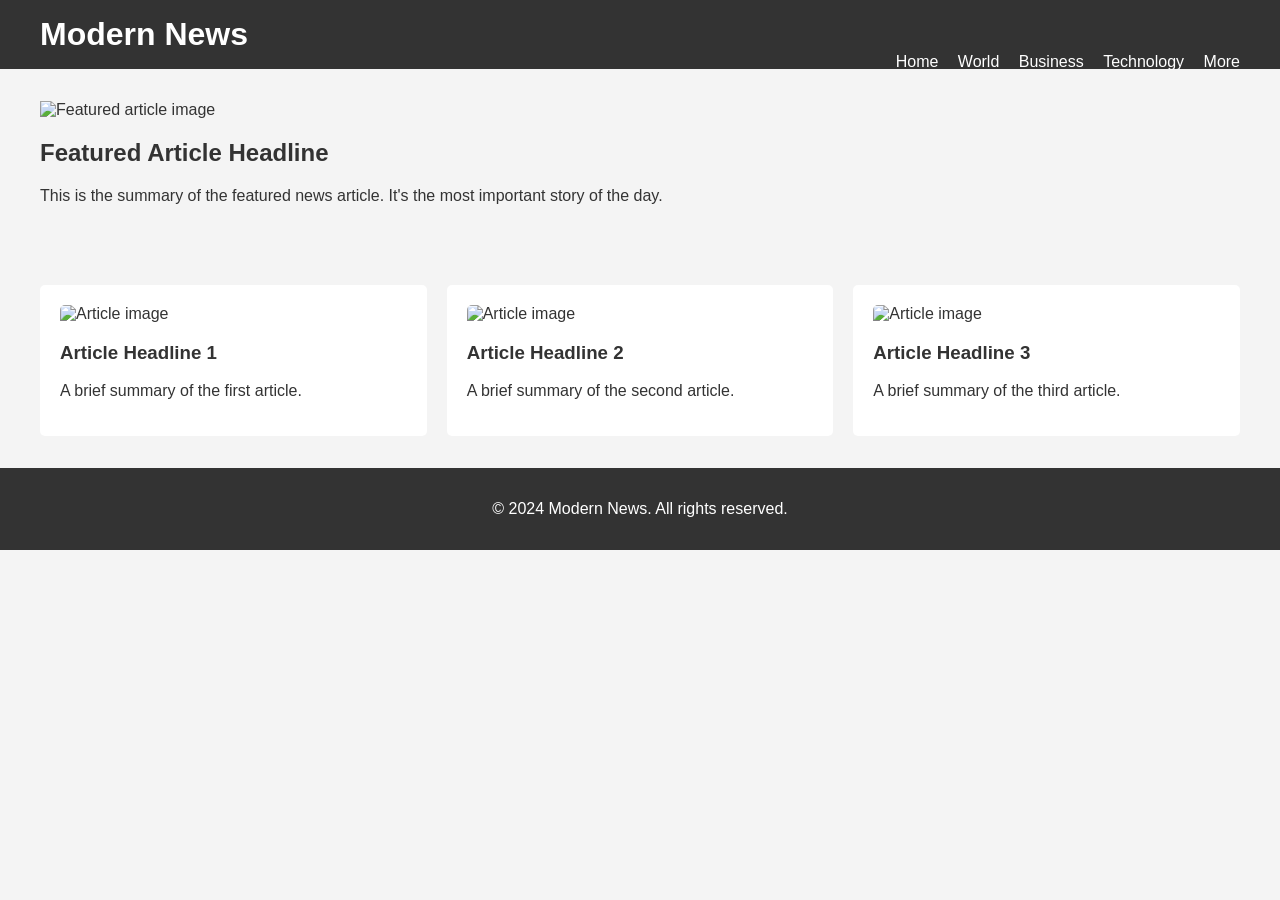
==== index.html @ d4f4bc3d "Update project files with latest changes Co-Authored-By: Claude Sonnet 4.6 <noreply@anthropic.com>" ====
<!DOCTYPE html>
<html lang="en">
<head>
    <meta charset="UTF-8">
    <meta name="viewport" content="width=device-width, initial-scale=1.0">
    <title>News Website</title>
    <link rel="stylesheet" href="style.css">
</head>
<body>
    <header>
        <div class="container">
            <h1>Modern News</h1>
            <nav>
                <a href="#">Home</a>
                <a href="#">World</a>
                <a href="#">Business</a>
                <a href="#">Technology</a>
                <a href="#">More</a>
            </nav>
        </div>
    </header>

    <main class="container">
        <section class="featured-article">
            <img src="https://via.placeholder.com/800x400" alt="Featured article image">
            <h2>Featured Article Headline</h2>
            <p>This is the summary of the featured news article. It's the most important story of the day.</p>
        </section>

        <section class="article-list">
            <article>
                <img src="https://via.placeholder.com/400x200" alt="Article image">
                <h3>Article Headline 1</h3>
                <p>A brief summary of the first article.</p>
            </article>
            <article>
                <img src="https://via.placeholder.com/400x200" alt="Article image">
                <h3>Article Headline 2</h3>
                <p>A brief summary of the second article.</p>
            </article>
            <article>
                <img src="https://via.placeholder.com/400x200" alt="Article image">
                <h3>Article Headline 3</h3>
                <p>A brief summary of the third article.</p>
            </article>
        </section>
    </main>

    <footer>
        <div class="container">
            <p>&copy; 2024 Modern News. All rights reserved.</p>
        </div>
    </footer>

    <script src="main.js"></script>
</body>
</html>
---- style.css ----
body {
    font-family: sans-serif;
    margin: 0;
    background-color: #f4f4f4;
    color: #333;
}

.container {
    max-width: 1200px;
    margin: 0 auto;
    padding: 0 20px;
}

header {
    background-color: #333;
    color: #fff;
    padding: 1rem 0;
}

header h1 {
    margin: 0;
}

header nav {
    float: right;
}

header nav a {
    color: #fff;
    text-decoration: none;
    margin-left: 15px;
}

.featured-article {
    padding: 2rem 0;
}

.featured-article img {
    width: 100%;
    height: auto;
}

.article-list {
    display: grid;
    grid-template-columns: repeat(auto-fit, minmax(300px, 1fr));
    gap: 20px;
    padding: 2rem 0;
}

.article-list article {
    background-color: #fff;
    padding: 20px;
    border-radius: 5px;
}

.article-list article img {
    width: 100%;
    height: auto;
    border-radius: 5px 5px 0 0;
}

footer {
    background-color: #333;
    color: #fff;
    text-align: center;
    padding: 1rem 0;
    position: relative;
    bottom: 0;
    width: 100%;
}
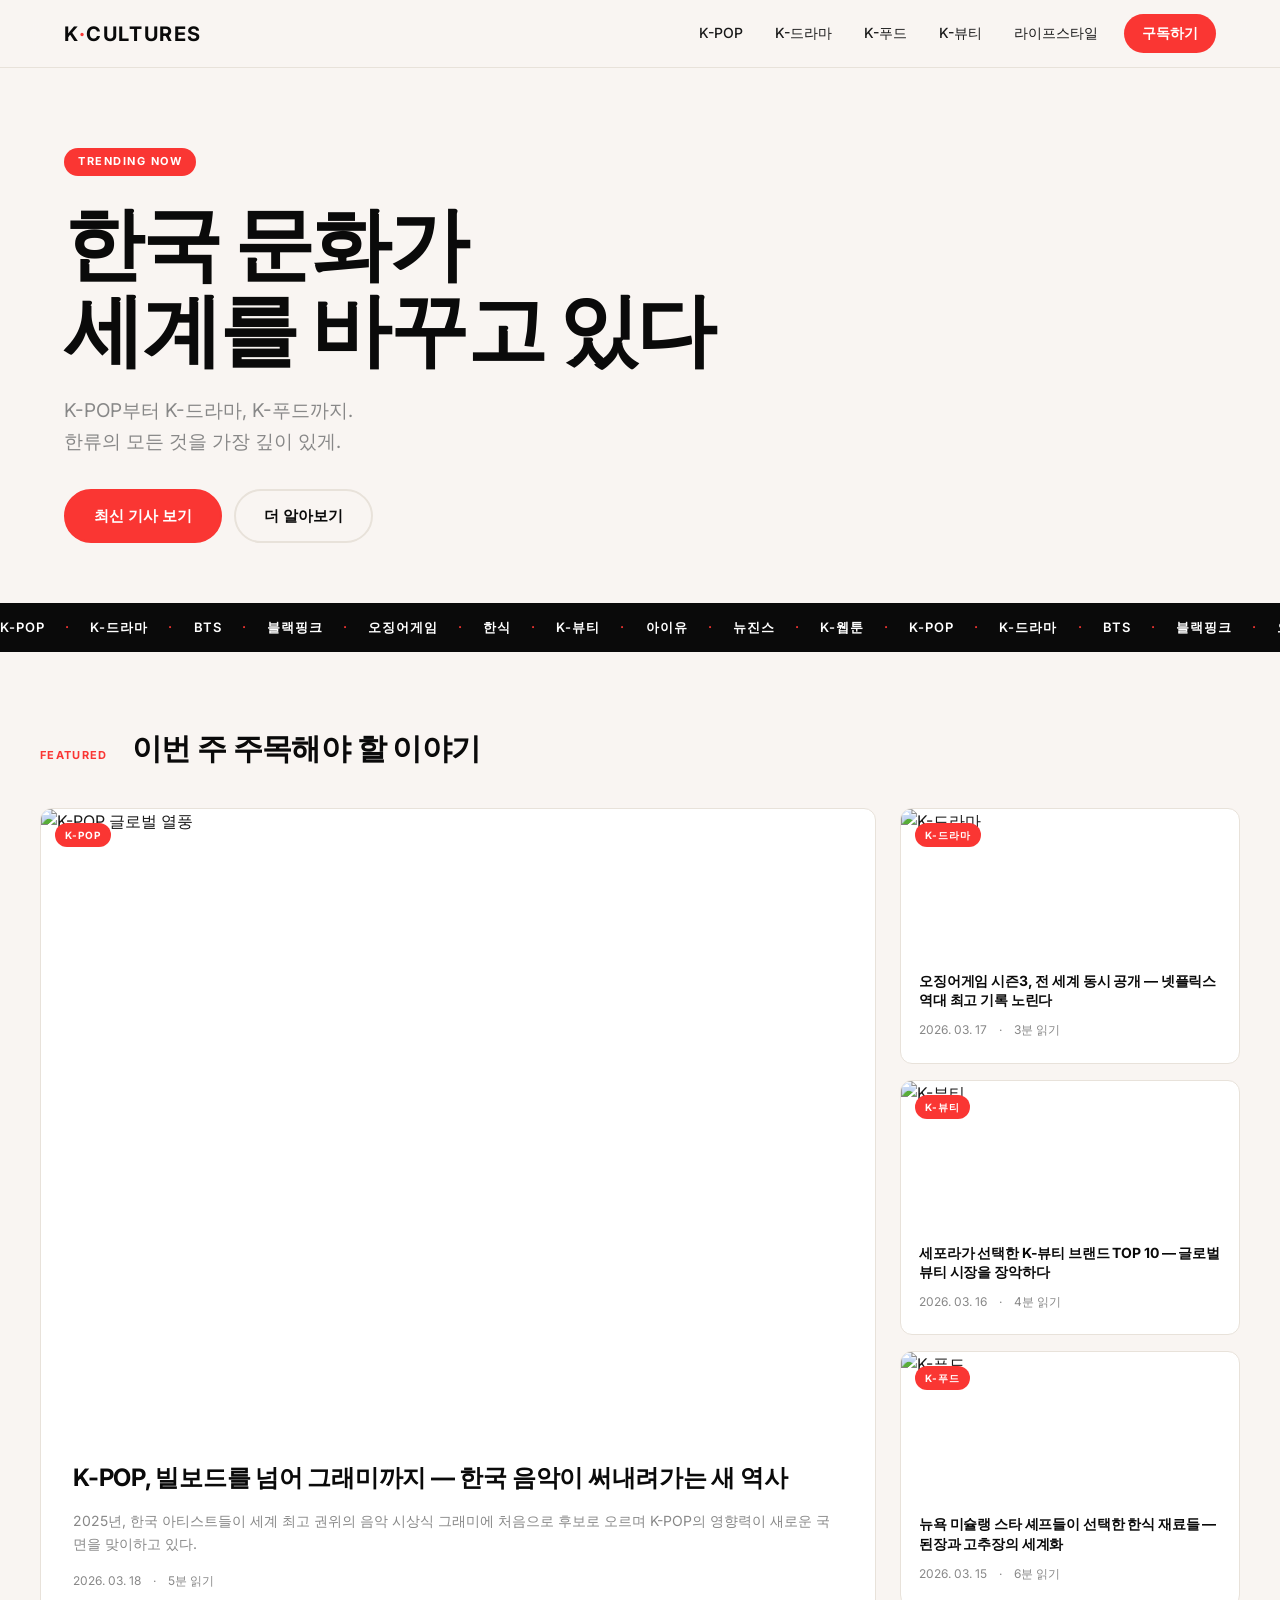
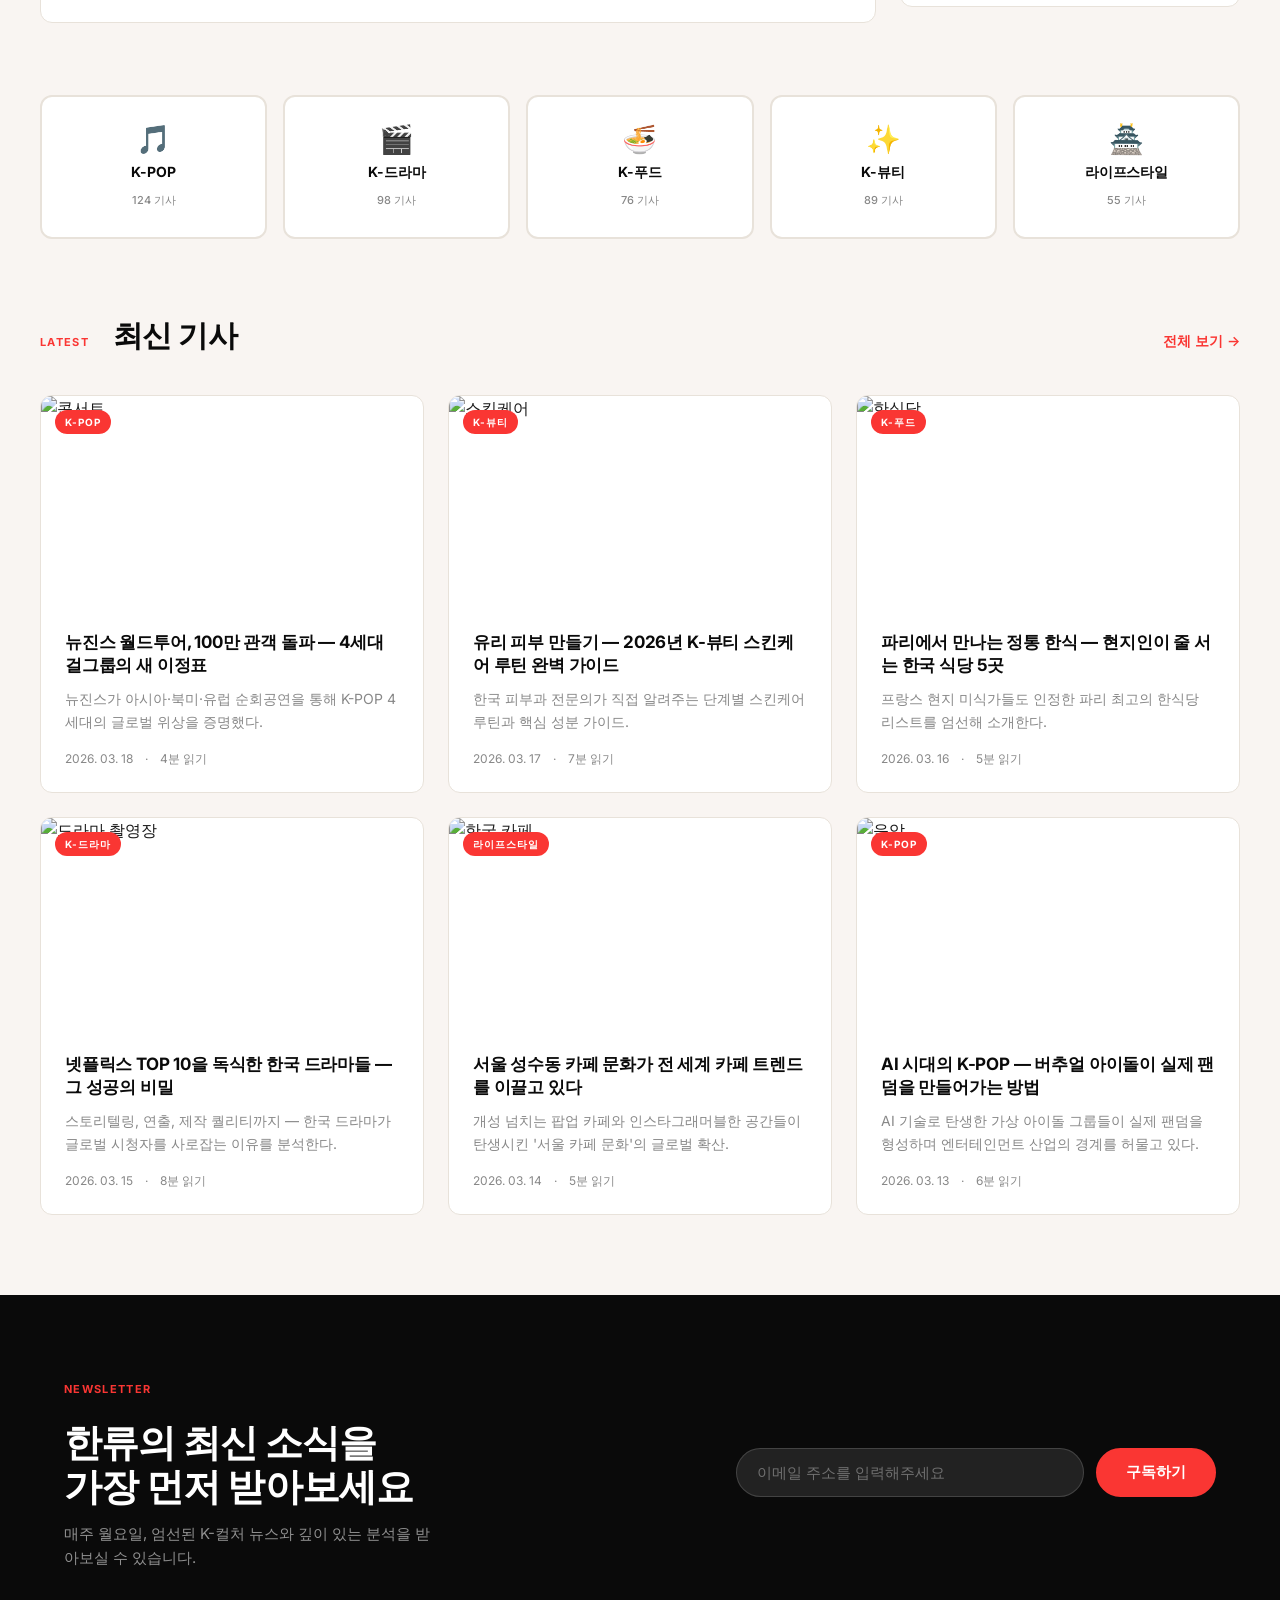
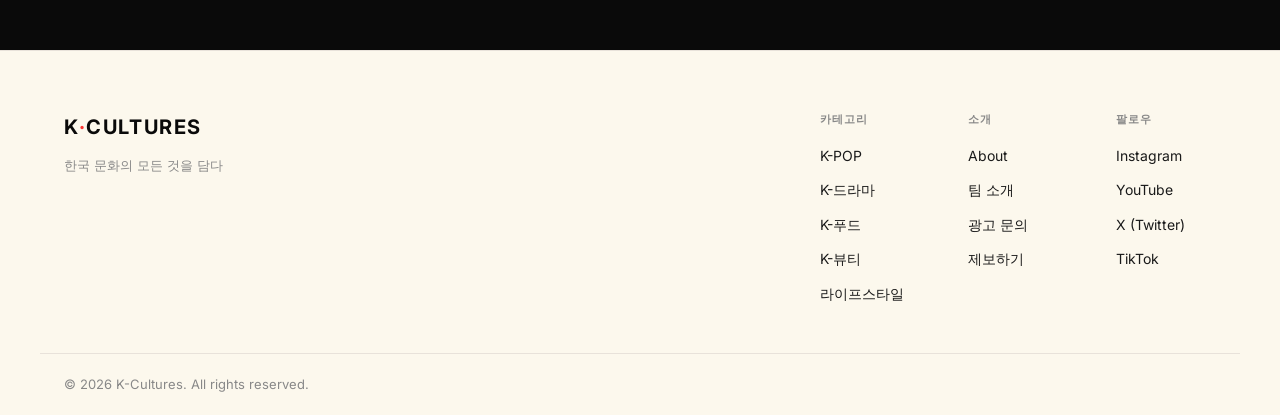
==== commit 9c0d939b: "Redesign website with sandracreates.com-inspired aesthetic - Cream/warm background palette with bold" ====
--- a/index.html
+++ b/index.html
@@ -1,57 +1,314 @@
 <!DOCTYPE html>
-<html lang="en">
+<html lang="ko">
 <head>
     <meta charset="UTF-8">
     <meta name="viewport" content="width=device-width, initial-scale=1.0">
-    <title>News Website</title>
+    <title>K-Cultures — 한국 문화의 모든 것</title>
+    <link rel="preconnect" href="https://fonts.googleapis.com">
+    <link rel="preconnect" href="https://fonts.gstatic.com" crossorigin>
+    <link href="https://fonts.googleapis.com/css2?family=Inter:wght@400;500;600;700&display=swap" rel="stylesheet">
     <link rel="stylesheet" href="style.css">
 </head>
 <body>
-    <header>
-        <div class="container">
-            <h1>Modern News</h1>
-            <nav>
-                <a href="#">Home</a>
-                <a href="#">World</a>
-                <a href="#">Business</a>
-                <a href="#">Technology</a>
-                <a href="#">More</a>
+
+    <!-- HEADER -->
+    <header class="header" id="header">
+        <div class="header__inner">
+            <a href="#" class="logo">K<span class="logo__accent">·</span>CULTURES</a>
+            <nav class="nav" id="nav">
+                <a href="#" class="nav__link">K-POP</a>
+                <a href="#" class="nav__link">K-드라마</a>
+                <a href="#" class="nav__link">K-푸드</a>
+                <a href="#" class="nav__link">K-뷰티</a>
+                <a href="#" class="nav__link">라이프스타일</a>
+                <a href="#" class="nav__cta">구독하기</a>
             </nav>
+            <button class="burger" id="burger" aria-label="메뉴 열기">
+                <span></span><span></span><span></span>
+            </button>
         </div>
     </header>
 
-    <main class="container">
-        <section class="featured-article">
-            <img src="https://via.placeholder.com/800x400" alt="Featured article image">
-            <h2>Featured Article Headline</h2>
-            <p>This is the summary of the featured news article. It's the most important story of the day.</p>
-        </section>
-
-        <section class="article-list">
-            <article>
-                <img src="https://via.placeholder.com/400x200" alt="Article image">
-                <h3>Article Headline 1</h3>
-                <p>A brief summary of the first article.</p>
-            </article>
-            <article>
-                <img src="https://via.placeholder.com/400x200" alt="Article image">
-                <h3>Article Headline 2</h3>
-                <p>A brief summary of the second article.</p>
-            </article>
-            <article>
-                <img src="https://via.placeholder.com/400x200" alt="Article image">
-                <h3>Article Headline 3</h3>
-                <p>A brief summary of the third article.</p>
-            </article>
-        </section>
-    </main>
-
-    <footer>
-        <div class="container">
-            <p>&copy; 2024 Modern News. All rights reserved.</p>
+    <!-- HERO -->
+    <section class="hero">
+        <div class="hero__inner container">
+            <div class="hero__tag">TRENDING NOW</div>
+            <h1 class="hero__title">한국 문화가<br>세계를 바꾸고 있다</h1>
+            <p class="hero__sub">K-POP부터 K-드라마, K-푸드까지.<br>한류의 모든 것을 가장 깊이 있게.</p>
+            <div class="hero__actions">
+                <a href="#" class="btn btn--primary">최신 기사 보기</a>
+                <a href="#" class="btn btn--ghost">더 알아보기</a>
+            </div>
+        </div>
+        <div class="hero__marquee">
+            <div class="marquee__track">
+                <span>K-POP</span><span>·</span>
+                <span>K-드라마</span><span>·</span>
+                <span>BTS</span><span>·</span>
+                <span>블랙핑크</span><span>·</span>
+                <span>오징어게임</span><span>·</span>
+                <span>한식</span><span>·</span>
+                <span>K-뷰티</span><span>·</span>
+                <span>아이유</span><span>·</span>
+                <span>뉴진스</span><span>·</span>
+                <span>K-웹툰</span><span>·</span>
+                <span>K-POP</span><span>·</span>
+                <span>K-드라마</span><span>·</span>
+                <span>BTS</span><span>·</span>
+                <span>블랙핑크</span><span>·</span>
+                <span>오징어게임</span><span>·</span>
+                <span>한식</span><span>·</span>
+                <span>K-뷰티</span><span>·</span>
+                <span>아이유</span><span>·</span>
+                <span>뉴진스</span><span>·</span>
+                <span>K-웹툰</span><span>·</span>
+            </div>
+        </div>
+    </section>
+
+    <!-- FEATURED -->
+    <section class="featured container">
+        <div class="section-header">
+            <span class="section-tag">FEATURED</span>
+            <h2 class="section-title">이번 주 주목해야 할 이야기</h2>
+        </div>
+        <div class="featured__grid">
+            <article class="card card--hero">
+                <div class="card__img-wrap">
+                    <img src="https://images.unsplash.com/photo-1561484930-998b6a7b22e8?w=800&q=80" alt="K-POP 글로벌 열풍" loading="lazy">
+                    <span class="card__category">K-POP</span>
+                </div>
+                <div class="card__body">
+                    <h3 class="card__title">K-POP, 빌보드를 넘어 그래미까지 — 한국 음악이 써내려가는 새 역사</h3>
+                    <p class="card__excerpt">2025년, 한국 아티스트들이 세계 최고 권위의 음악 시상식 그래미에 처음으로 후보로 오르며 K-POP의 영향력이 새로운 국면을 맞이하고 있다.</p>
+                    <div class="card__meta">
+                        <span class="card__date">2026. 03. 18</span>
+                        <span class="card__read">5분 읽기</span>
+                    </div>
+                </div>
+            </article>
+            <div class="featured__side">
+                <article class="card card--side">
+                    <div class="card__img-wrap">
+                        <img src="https://images.unsplash.com/photo-1590080874088-eec64895b423?w=600&q=80" alt="K-드라마" loading="lazy">
+                        <span class="card__category">K-드라마</span>
+                    </div>
+                    <div class="card__body">
+                        <h3 class="card__title">오징어게임 시즌3, 전 세계 동시 공개 — 넷플릭스 역대 최고 기록 노린다</h3>
+                        <div class="card__meta">
+                            <span class="card__date">2026. 03. 17</span>
+                            <span class="card__read">3분 읽기</span>
+                        </div>
+                    </div>
+                </article>
+                <article class="card card--side">
+                    <div class="card__img-wrap">
+                        <img src="https://images.unsplash.com/photo-1563245372-f21724e3856d?w=600&q=80" alt="K-뷰티" loading="lazy">
+                        <span class="card__category">K-뷰티</span>
+                    </div>
+                    <div class="card__body">
+                        <h3 class="card__title">세포라가 선택한 K-뷰티 브랜드 TOP 10 — 글로벌 뷰티 시장을 장악하다</h3>
+                        <div class="card__meta">
+                            <span class="card__date">2026. 03. 16</span>
+                            <span class="card__read">4분 읽기</span>
+                        </div>
+                    </div>
+                </article>
+                <article class="card card--side">
+                    <div class="card__img-wrap">
+                        <img src="https://images.unsplash.com/photo-1498654200943-1088dd4438ae?w=600&q=80" alt="K-푸드" loading="lazy">
+                        <span class="card__category">K-푸드</span>
+                    </div>
+                    <div class="card__body">
+                        <h3 class="card__title">뉴욕 미슐랭 스타 셰프들이 선택한 한식 재료들 — 된장과 고추장의 세계화</h3>
+                        <div class="card__meta">
+                            <span class="card__date">2026. 03. 15</span>
+                            <span class="card__read">6분 읽기</span>
+                        </div>
+                    </div>
+                </article>
+            </div>
+        </div>
+    </section>
+
+    <!-- CATEGORY STRIP -->
+    <section class="categories container">
+        <div class="categories__grid">
+            <a href="#" class="cat-card" style="--c: #fa3633">
+                <span class="cat-card__icon">🎵</span>
+                <span class="cat-card__name">K-POP</span>
+                <span class="cat-card__count">124 기사</span>
+            </a>
+            <a href="#" class="cat-card" style="--c: #6c63ff">
+                <span class="cat-card__icon">🎬</span>
+                <span class="cat-card__name">K-드라마</span>
+                <span class="cat-card__count">98 기사</span>
+            </a>
+            <a href="#" class="cat-card" style="--c: #ff6b35">
+                <span class="cat-card__icon">🍜</span>
+                <span class="cat-card__name">K-푸드</span>
+                <span class="cat-card__count">76 기사</span>
+            </a>
+            <a href="#" class="cat-card" style="--c: #e91e8c">
+                <span class="cat-card__icon">✨</span>
+                <span class="cat-card__name">K-뷰티</span>
+                <span class="cat-card__count">89 기사</span>
+            </a>
+            <a href="#" class="cat-card" style="--c: #00b894">
+                <span class="cat-card__icon">🏯</span>
+                <span class="cat-card__name">라이프스타일</span>
+                <span class="cat-card__count">55 기사</span>
+            </a>
+        </div>
+    </section>
+
+    <!-- LATEST ARTICLES -->
+    <section class="latest container">
+        <div class="section-header">
+            <span class="section-tag">LATEST</span>
+            <h2 class="section-title">최신 기사</h2>
+            <a href="#" class="section-more">전체 보기 →</a>
+        </div>
+        <div class="latest__grid">
+            <article class="card card--grid">
+                <div class="card__img-wrap">
+                    <img src="https://images.unsplash.com/photo-1540575467063-178a50c2df87?w=600&q=80" alt="콘서트" loading="lazy">
+                    <span class="card__category">K-POP</span>
+                </div>
+                <div class="card__body">
+                    <h3 class="card__title">뉴진스 월드투어, 100만 관객 돌파 — 4세대 걸그룹의 새 이정표</h3>
+                    <p class="card__excerpt">뉴진스가 아시아·북미·유럽 순회공연을 통해 K-POP 4세대의 글로벌 위상을 증명했다.</p>
+                    <div class="card__meta">
+                        <span class="card__date">2026. 03. 18</span>
+                        <span class="card__read">4분 읽기</span>
+                    </div>
+                </div>
+            </article>
+            <article class="card card--grid">
+                <div class="card__img-wrap">
+                    <img src="https://images.unsplash.com/photo-1586769852044-692d6e3703f0?w=600&q=80" alt="스킨케어" loading="lazy">
+                    <span class="card__category">K-뷰티</span>
+                </div>
+                <div class="card__body">
+                    <h3 class="card__title">유리 피부 만들기 — 2026년 K-뷰티 스킨케어 루틴 완벽 가이드</h3>
+                    <p class="card__excerpt">한국 피부과 전문의가 직접 알려주는 단계별 스킨케어 루틴과 핵심 성분 가이드.</p>
+                    <div class="card__meta">
+                        <span class="card__date">2026. 03. 17</span>
+                        <span class="card__read">7분 읽기</span>
+                    </div>
+                </div>
+            </article>
+            <article class="card card--grid">
+                <div class="card__img-wrap">
+                    <img src="https://images.unsplash.com/photo-1583394293214-0d7fc87e4a6e?w=600&q=80" alt="한식당" loading="lazy">
+                    <span class="card__category">K-푸드</span>
+                </div>
+                <div class="card__body">
+                    <h3 class="card__title">파리에서 만나는 정통 한식 — 현지인이 줄 서는 한국 식당 5곳</h3>
+                    <p class="card__excerpt">프랑스 현지 미식가들도 인정한 파리 최고의 한식당 리스트를 엄선해 소개한다.</p>
+                    <div class="card__meta">
+                        <span class="card__date">2026. 03. 16</span>
+                        <span class="card__read">5분 읽기</span>
+                    </div>
+                </div>
+            </article>
+            <article class="card card--grid">
+                <div class="card__img-wrap">
+                    <img src="https://images.unsplash.com/photo-1601758124510-52d02ddb7cbd?w=600&q=80" alt="드라마 촬영장" loading="lazy">
+                    <span class="card__category">K-드라마</span>
+                </div>
+                <div class="card__body">
+                    <h3 class="card__title">넷플릭스 TOP 10을 독식한 한국 드라마들 — 그 성공의 비밀</h3>
+                    <p class="card__excerpt">스토리텔링, 연출, 제작 퀄리티까지 — 한국 드라마가 글로벌 시청자를 사로잡는 이유를 분석한다.</p>
+                    <div class="card__meta">
+                        <span class="card__date">2026. 03. 15</span>
+                        <span class="card__read">8분 읽기</span>
+                    </div>
+                </div>
+            </article>
+            <article class="card card--grid">
+                <div class="card__img-wrap">
+                    <img src="https://images.unsplash.com/photo-1517248135467-4c7edcad34c4?w=600&q=80" alt="한국 카페" loading="lazy">
+                    <span class="card__category">라이프스타일</span>
+                </div>
+                <div class="card__body">
+                    <h3 class="card__title">서울 성수동 카페 문화가 전 세계 카페 트렌드를 이끌고 있다</h3>
+                    <p class="card__excerpt">개성 넘치는 팝업 카페와 인스타그래머블한 공간들이 탄생시킨 '서울 카페 문화'의 글로벌 확산.</p>
+                    <div class="card__meta">
+                        <span class="card__date">2026. 03. 14</span>
+                        <span class="card__read">5분 읽기</span>
+                    </div>
+                </div>
+            </article>
+            <article class="card card--grid">
+                <div class="card__img-wrap">
+                    <img src="https://images.unsplash.com/photo-1493225457124-a3eb161ffa5f?w=600&q=80" alt="음악" loading="lazy">
+                    <span class="card__category">K-POP</span>
+                </div>
+                <div class="card__body">
+                    <h3 class="card__title">AI 시대의 K-POP — 버추얼 아이돌이 실제 팬덤을 만들어가는 방법</h3>
+                    <p class="card__excerpt">AI 기술로 탄생한 가상 아이돌 그룹들이 실제 팬덤을 형성하며 엔터테인먼트 산업의 경계를 허물고 있다.</p>
+                    <div class="card__meta">
+                        <span class="card__date">2026. 03. 13</span>
+                        <span class="card__read">6분 읽기</span>
+                    </div>
+                </div>
+            </article>
+        </div>
+    </section>
+
+    <!-- NEWSLETTER -->
+    <section class="newsletter">
+        <div class="newsletter__inner container">
+            <div class="newsletter__text">
+                <span class="section-tag">NEWSLETTER</span>
+                <h2 class="newsletter__title">한류의 최신 소식을<br>가장 먼저 받아보세요</h2>
+                <p class="newsletter__desc">매주 월요일, 엄선된 K-컬처 뉴스와 깊이 있는 분석을 받아보실 수 있습니다.</p>
+            </div>
+            <form class="newsletter__form" onsubmit="handleSubscribe(event)">
+                <input type="email" class="newsletter__input" placeholder="이메일 주소를 입력해주세요" required>
+                <button type="submit" class="btn btn--primary">구독하기</button>
+            </form>
+        </div>
+    </section>
+
+    <!-- FOOTER -->
+    <footer class="footer">
+        <div class="footer__inner container">
+            <div class="footer__brand">
+                <a href="#" class="logo">K<span class="logo__accent">·</span>CULTURES</a>
+                <p class="footer__tagline">한국 문화의 모든 것을 담다</p>
+            </div>
+            <nav class="footer__nav">
+                <div class="footer__col">
+                    <span class="footer__col-title">카테고리</span>
+                    <a href="#">K-POP</a>
+                    <a href="#">K-드라마</a>
+                    <a href="#">K-푸드</a>
+                    <a href="#">K-뷰티</a>
+                    <a href="#">라이프스타일</a>
+                </div>
+                <div class="footer__col">
+                    <span class="footer__col-title">소개</span>
+                    <a href="#">About</a>
+                    <a href="#">팀 소개</a>
+                    <a href="#">광고 문의</a>
+                    <a href="#">제보하기</a>
+                </div>
+                <div class="footer__col">
+                    <span class="footer__col-title">팔로우</span>
+                    <a href="#">Instagram</a>
+                    <a href="#">YouTube</a>
+                    <a href="#">X (Twitter)</a>
+                    <a href="#">TikTok</a>
+                </div>
+            </nav>
+        </div>
+        <div class="footer__bottom container">
+            <p>&copy; 2026 K-Cultures. All rights reserved.</p>
         </div>
     </footer>
 
     <script src="main.js"></script>
 </body>
-</html>+</html>
--- a/style.css
+++ b/style.css
@@ -1,70 +1,831 @@
+/* =============================================
+   K-CULTURES — Global Styles
+   Inspired by sandracreates.com aesthetic
+   ============================================= */
+
+*, *::before, *::after {
+    box-sizing: border-box;
+    margin: 0;
+    padding: 0;
+}
+
+:root {
+    --accent:      #fa3633;
+    --accent-dark: #c42220;
+    --bg:          #f9f5f2;
+    --bg-alt:      #fcf8ed;
+    --white:       #ffffff;
+    --black:       #0a0a0a;
+    --text:        #1a1a1a;
+    --text-muted:  #888888;
+    --border:      #e8e2da;
+    --radius:      12px;
+    --radius-sm:   6px;
+    --font:        'Inter', -apple-system, BlinkMacSystemFont, sans-serif;
+    --header-h:    68px;
+    --container:   1200px;
+    --transition:  0.2s ease;
+}
+
+html {
+    scroll-behavior: smooth;
+}
+
 body {
-    font-family: sans-serif;
-    margin: 0;
-    background-color: #f4f4f4;
-    color: #333;
-}
+    font-family: var(--font);
+    background-color: var(--bg);
+    color: var(--text);
+    line-height: 1.6;
+    -webkit-font-smoothing: antialiased;
+}
+
+img {
+    display: block;
+    max-width: 100%;
+}
+
+a {
+    color: inherit;
+    text-decoration: none;
+}
+
+/* =============================================
+   LAYOUT
+   ============================================= */
 
 .container {
-    max-width: 1200px;
+    max-width: var(--container);
     margin: 0 auto;
-    padding: 0 20px;
-}
-
-header {
-    background-color: #333;
-    color: #fff;
-    padding: 1rem 0;
-}
-
-header h1 {
-    margin: 0;
-}
-
-header nav {
-    float: right;
-}
-
-header nav a {
-    color: #fff;
+    padding: 0 24px;
+}
+
+/* =============================================
+   HEADER
+   ============================================= */
+
+.header {
+    position: fixed;
+    top: 0;
+    left: 0;
+    right: 0;
+    z-index: 100;
+    height: var(--header-h);
+    background: rgba(249, 245, 242, 0.92);
+    backdrop-filter: blur(16px);
+    -webkit-backdrop-filter: blur(16px);
+    border-bottom: 1px solid var(--border);
+    transition: box-shadow var(--transition);
+}
+
+.header.scrolled {
+    box-shadow: 0 2px 20px rgba(0,0,0,0.08);
+}
+
+.header__inner {
+    max-width: var(--container);
+    margin: 0 auto;
+    padding: 0 24px;
+    height: 100%;
+    display: flex;
+    align-items: center;
+    justify-content: space-between;
+    gap: 24px;
+}
+
+.logo {
+    font-size: 20px;
+    font-weight: 700;
+    letter-spacing: 0.08em;
+    text-transform: uppercase;
+    color: var(--black);
+    flex-shrink: 0;
+}
+
+.logo__accent {
+    color: var(--accent);
+}
+
+.nav {
+    display: flex;
+    align-items: center;
+    gap: 4px;
+}
+
+.nav__link {
+    padding: 8px 14px;
+    font-size: 14px;
+    font-weight: 500;
+    color: var(--text);
+    border-radius: var(--radius-sm);
+    transition: background var(--transition), color var(--transition);
+}
+
+.nav__link:hover {
+    background: var(--border);
+    color: var(--black);
+}
+
+.nav__cta {
+    margin-left: 8px;
+    padding: 8px 18px;
+    font-size: 14px;
+    font-weight: 600;
+    background: var(--accent);
+    color: var(--white);
+    border-radius: 999px;
+    transition: background var(--transition), transform var(--transition);
+}
+
+.nav__cta:hover {
+    background: var(--accent-dark);
+    transform: translateY(-1px);
+}
+
+.burger {
+    display: none;
+    flex-direction: column;
+    gap: 5px;
+    background: none;
+    border: none;
+    cursor: pointer;
+    padding: 4px;
+}
+
+.burger span {
+    display: block;
+    width: 24px;
+    height: 2px;
+    background: var(--black);
+    border-radius: 2px;
+    transition: all 0.3s ease;
+}
+
+/* =============================================
+   BUTTONS
+   ============================================= */
+
+.btn {
+    display: inline-flex;
+    align-items: center;
+    gap: 8px;
+    padding: 13px 28px;
+    font-size: 15px;
+    font-weight: 600;
+    border-radius: 999px;
+    border: 2px solid transparent;
+    cursor: pointer;
+    transition: all var(--transition);
     text-decoration: none;
-    margin-left: 15px;
-}
-
-.featured-article {
-    padding: 2rem 0;
-}
-
-.featured-article img {
+}
+
+.btn--primary {
+    background: var(--accent);
+    color: var(--white);
+    border-color: var(--accent);
+}
+
+.btn--primary:hover {
+    background: var(--accent-dark);
+    border-color: var(--accent-dark);
+    transform: translateY(-2px);
+    box-shadow: 0 8px 24px rgba(250, 54, 51, 0.3);
+}
+
+.btn--ghost {
+    background: transparent;
+    color: var(--black);
+    border-color: var(--border);
+}
+
+.btn--ghost:hover {
+    background: var(--white);
+    border-color: var(--black);
+    transform: translateY(-2px);
+}
+
+/* =============================================
+   SECTION HEADERS
+   ============================================= */
+
+.section-tag {
+    display: inline-block;
+    font-size: 11px;
+    font-weight: 700;
+    letter-spacing: 0.12em;
+    text-transform: uppercase;
+    color: var(--accent);
+    margin-bottom: 10px;
+}
+
+.section-title {
+    font-size: clamp(22px, 3vw, 30px);
+    font-weight: 700;
+    color: var(--black);
+    letter-spacing: -0.02em;
+}
+
+.section-header {
+    display: flex;
+    align-items: baseline;
+    flex-wrap: wrap;
+    gap: 12px 24px;
+    margin-bottom: 36px;
+}
+
+.section-header .section-tag {
+    margin-bottom: 0;
+}
+
+.section-more {
+    margin-left: auto;
+    font-size: 14px;
+    font-weight: 600;
+    color: var(--accent);
+    transition: gap var(--transition);
+}
+
+.section-more:hover {
+    text-decoration: underline;
+}
+
+/* =============================================
+   HERO
+   ============================================= */
+
+.hero {
+    margin-top: var(--header-h);
+    padding: 80px 0 0;
+    background: var(--bg);
+    overflow: hidden;
+}
+
+.hero__inner {
+    display: flex;
+    flex-direction: column;
+    align-items: flex-start;
+    gap: 24px;
+    padding-bottom: 60px;
+}
+
+.hero__tag {
+    display: inline-block;
+    font-size: 11px;
+    font-weight: 700;
+    letter-spacing: 0.14em;
+    text-transform: uppercase;
+    background: var(--accent);
+    color: var(--white);
+    padding: 5px 14px;
+    border-radius: 999px;
+}
+
+.hero__title {
+    font-size: clamp(40px, 7vw, 80px);
+    font-weight: 700;
+    line-height: 1.08;
+    letter-spacing: -0.03em;
+    color: var(--black);
+    max-width: 700px;
+}
+
+.hero__sub {
+    font-size: clamp(16px, 2vw, 19px);
+    color: var(--text-muted);
+    line-height: 1.6;
+    max-width: 480px;
+}
+
+.hero__actions {
+    display: flex;
+    gap: 12px;
+    flex-wrap: wrap;
+    margin-top: 8px;
+}
+
+/* Marquee */
+.hero__marquee {
     width: 100%;
-    height: auto;
-}
-
-.article-list {
+    overflow: hidden;
+    background: var(--black);
+    padding: 14px 0;
+}
+
+.marquee__track {
+    display: flex;
+    gap: 20px;
+    white-space: nowrap;
+    animation: marquee 28s linear infinite;
+    width: max-content;
+}
+
+.marquee__track span {
+    font-size: 13px;
+    font-weight: 600;
+    letter-spacing: 0.08em;
+    text-transform: uppercase;
+    color: var(--white);
+}
+
+.marquee__track span:nth-child(even) {
+    color: var(--accent);
+}
+
+@keyframes marquee {
+    from { transform: translateX(0); }
+    to   { transform: translateX(-50%); }
+}
+
+/* =============================================
+   FEATURED
+   ============================================= */
+
+.featured {
+    padding: 72px 0;
+}
+
+.featured__grid {
     display: grid;
-    grid-template-columns: repeat(auto-fit, minmax(300px, 1fr));
-    gap: 20px;
-    padding: 2rem 0;
-}
-
-.article-list article {
-    background-color: #fff;
-    padding: 20px;
-    border-radius: 5px;
-}
-
-.article-list article img {
+    grid-template-columns: 1fr 340px;
+    gap: 24px;
+}
+
+/* =============================================
+   CARDS
+   ============================================= */
+
+.card {
+    background: var(--white);
+    border-radius: var(--radius);
+    overflow: hidden;
+    border: 1px solid var(--border);
+    transition: transform var(--transition), box-shadow var(--transition);
+}
+
+.card:hover {
+    transform: translateY(-4px);
+    box-shadow: 0 16px 40px rgba(0,0,0,0.1);
+}
+
+.card__img-wrap {
+    position: relative;
+    overflow: hidden;
+}
+
+.card__img-wrap img {
     width: 100%;
-    height: auto;
-    border-radius: 5px 5px 0 0;
-}
-
-footer {
-    background-color: #333;
-    color: #fff;
+    aspect-ratio: 16/9;
+    object-fit: cover;
+    transition: transform 0.4s ease;
+}
+
+.card:hover .card__img-wrap img {
+    transform: scale(1.04);
+}
+
+.card__category {
+    position: absolute;
+    top: 14px;
+    left: 14px;
+    font-size: 10px;
+    font-weight: 700;
+    letter-spacing: 0.1em;
+    text-transform: uppercase;
+    background: var(--accent);
+    color: var(--white);
+    padding: 4px 10px;
+    border-radius: 999px;
+}
+
+.card__body {
+    padding: 20px 24px 24px;
+}
+
+.card__title {
+    font-size: 17px;
+    font-weight: 700;
+    line-height: 1.35;
+    letter-spacing: -0.01em;
+    color: var(--black);
+    margin-bottom: 10px;
+}
+
+.card__excerpt {
+    font-size: 14px;
+    color: var(--text-muted);
+    line-height: 1.65;
+    margin-bottom: 16px;
+}
+
+.card__meta {
+    display: flex;
+    align-items: center;
+    gap: 12px;
+    font-size: 12px;
+    color: var(--text-muted);
+}
+
+.card__read::before {
+    content: '·';
+    margin-right: 12px;
+}
+
+/* Hero card */
+.card--hero .card__img-wrap img {
+    aspect-ratio: 4/3;
+}
+
+.card--hero .card__body {
+    padding: 28px 32px 32px;
+}
+
+.card--hero .card__title {
+    font-size: clamp(18px, 2.4vw, 24px);
+    margin-bottom: 14px;
+}
+
+/* Side card */
+.card--side {
+    display: flex;
+    flex-direction: column;
+    height: calc((100% - 48px) / 3);
+    border-radius: var(--radius);
+}
+
+.featured__side {
+    display: flex;
+    flex-direction: column;
+    gap: 16px;
+}
+
+.card--side .card__img-wrap img {
+    aspect-ratio: 16/7;
+}
+
+.card--side .card__body {
+    padding: 14px 18px 18px;
+}
+
+.card--side .card__title {
+    font-size: 14px;
+    line-height: 1.4;
+    -webkit-line-clamp: 2;
+    -webkit-box-orient: vertical;
+    display: -webkit-box;
+    overflow: hidden;
+}
+
+/* Grid card */
+.card--grid .card__img-wrap img {
+    aspect-ratio: 16/9;
+}
+
+/* =============================================
+   CATEGORIES
+   ============================================= */
+
+.categories {
+    padding: 0 0 72px;
+}
+
+.categories__grid {
+    display: grid;
+    grid-template-columns: repeat(5, 1fr);
+    gap: 16px;
+}
+
+.cat-card {
+    display: flex;
+    flex-direction: column;
+    align-items: center;
+    gap: 8px;
+    padding: 28px 16px;
+    background: var(--white);
+    border-radius: var(--radius);
+    border: 2px solid var(--border);
     text-align: center;
-    padding: 1rem 0;
-    position: relative;
-    bottom: 0;
-    width: 100%;
-}
+    transition: all var(--transition);
+    cursor: pointer;
+}
+
+.cat-card:hover {
+    border-color: var(--c);
+    background: color-mix(in srgb, var(--c) 8%, var(--white));
+    transform: translateY(-3px);
+    box-shadow: 0 12px 32px rgba(0,0,0,0.08);
+}
+
+.cat-card__icon {
+    font-size: 28px;
+    line-height: 1;
+}
+
+.cat-card__name {
+    font-size: 14px;
+    font-weight: 700;
+    color: var(--black);
+    letter-spacing: -0.01em;
+}
+
+.cat-card__count {
+    font-size: 11px;
+    color: var(--text-muted);
+    font-weight: 500;
+}
+
+/* =============================================
+   LATEST
+   ============================================= */
+
+.latest {
+    padding: 0 0 80px;
+}
+
+.latest__grid {
+    display: grid;
+    grid-template-columns: repeat(3, 1fr);
+    gap: 24px;
+}
+
+/* =============================================
+   NEWSLETTER
+   ============================================= */
+
+.newsletter {
+    background: var(--black);
+    padding: 80px 0;
+}
+
+.newsletter__inner {
+    display: flex;
+    align-items: center;
+    gap: 60px;
+}
+
+.newsletter__text {
+    flex: 1;
+}
+
+.newsletter__text .section-tag {
+    color: var(--accent);
+}
+
+.newsletter__title {
+    font-size: clamp(26px, 3.5vw, 38px);
+    font-weight: 700;
+    letter-spacing: -0.02em;
+    color: var(--white);
+    line-height: 1.15;
+    margin: 12px 0 14px;
+}
+
+.newsletter__desc {
+    font-size: 15px;
+    color: rgba(255,255,255,0.55);
+    line-height: 1.6;
+    max-width: 380px;
+}
+
+.newsletter__form {
+    flex: 1;
+    display: flex;
+    gap: 12px;
+    max-width: 480px;
+}
+
+.newsletter__input {
+    flex: 1;
+    padding: 14px 20px;
+    font-size: 15px;
+    font-family: var(--font);
+    background: rgba(255,255,255,0.1);
+    border: 1px solid rgba(255,255,255,0.15);
+    border-radius: 999px;
+    color: var(--white);
+    outline: none;
+    transition: border-color var(--transition);
+}
+
+.newsletter__input::placeholder {
+    color: rgba(255,255,255,0.35);
+}
+
+.newsletter__input:focus {
+    border-color: var(--accent);
+}
+
+/* =============================================
+   FOOTER
+   ============================================= */
+
+.footer {
+    background: var(--bg-alt);
+    border-top: 1px solid var(--border);
+    padding-top: 60px;
+}
+
+.footer__inner {
+    display: flex;
+    gap: 60px;
+    padding-bottom: 48px;
+}
+
+.footer__brand {
+    flex: 1;
+}
+
+.footer__tagline {
+    margin-top: 12px;
+    font-size: 13px;
+    color: var(--text-muted);
+}
+
+.footer__nav {
+    display: flex;
+    gap: 48px;
+}
+
+.footer__col {
+    display: flex;
+    flex-direction: column;
+    gap: 12px;
+    min-width: 100px;
+}
+
+.footer__col-title {
+    font-size: 11px;
+    font-weight: 700;
+    letter-spacing: 0.1em;
+    text-transform: uppercase;
+    color: var(--text-muted);
+    margin-bottom: 4px;
+}
+
+.footer__col a {
+    font-size: 14px;
+    color: var(--text);
+    transition: color var(--transition);
+}
+
+.footer__col a:hover {
+    color: var(--accent);
+}
+
+.footer__bottom {
+    border-top: 1px solid var(--border);
+    padding: 20px 24px;
+    font-size: 13px;
+    color: var(--text-muted);
+}
+
+/* =============================================
+   RESPONSIVE
+   ============================================= */
+
+@media (max-width: 1024px) {
+    .featured__grid {
+        grid-template-columns: 1fr;
+    }
+
+    .featured__side {
+        flex-direction: row;
+        flex-wrap: wrap;
+    }
+
+    .card--side {
+        flex: 1 1 calc(33% - 12px);
+        min-width: 220px;
+        height: auto;
+    }
+
+    .categories__grid {
+        grid-template-columns: repeat(3, 1fr);
+    }
+
+    .latest__grid {
+        grid-template-columns: repeat(2, 1fr);
+    }
+
+    .newsletter__inner {
+        flex-direction: column;
+        gap: 36px;
+        align-items: flex-start;
+    }
+
+    .newsletter__form {
+        width: 100%;
+        max-width: 100%;
+    }
+
+    .footer__inner {
+        flex-direction: column;
+        gap: 36px;
+    }
+}
+
+@media (max-width: 768px) {
+    .nav {
+        display: none;
+        position: fixed;
+        top: var(--header-h);
+        left: 0;
+        right: 0;
+        background: var(--bg);
+        flex-direction: column;
+        align-items: stretch;
+        padding: 16px;
+        border-bottom: 1px solid var(--border);
+        gap: 4px;
+    }
+
+    .nav.open {
+        display: flex;
+    }
+
+    .nav__link {
+        padding: 12px 16px;
+        font-size: 16px;
+    }
+
+    .nav__cta {
+        margin: 8px 0 0;
+        text-align: center;
+        padding: 12px 18px;
+    }
+
+    .burger {
+        display: flex;
+    }
+
+    .burger.open span:nth-child(1) {
+        transform: rotate(45deg) translate(5px, 5px);
+    }
+
+    .burger.open span:nth-child(2) {
+        opacity: 0;
+    }
+
+    .burger.open span:nth-child(3) {
+        transform: rotate(-45deg) translate(5px, -5px);
+    }
+
+    .hero {
+        padding: 48px 0 0;
+    }
+
+    .hero__inner {
+        padding-bottom: 40px;
+        gap: 18px;
+    }
+
+    .categories__grid {
+        grid-template-columns: repeat(2, 1fr);
+    }
+
+    .latest__grid {
+        grid-template-columns: 1fr;
+    }
+
+    .featured__side {
+        flex-direction: column;
+    }
+
+    .card--side {
+        flex: none;
+        height: auto;
+    }
+
+    .newsletter__form {
+        flex-direction: column;
+    }
+
+    .footer__nav {
+        flex-wrap: wrap;
+        gap: 28px;
+    }
+
+    .section-header {
+        flex-direction: column;
+        align-items: flex-start;
+        gap: 6px;
+    }
+
+    .section-more {
+        margin-left: 0;
+    }
+}
+
+@media (max-width: 480px) {
+    .categories__grid {
+        grid-template-columns: repeat(2, 1fr);
+    }
+
+    .hero__actions {
+        flex-direction: column;
+        align-items: flex-start;
+    }
+
+    .btn {
+        padding: 12px 24px;
+        font-size: 14px;
+    }
+}
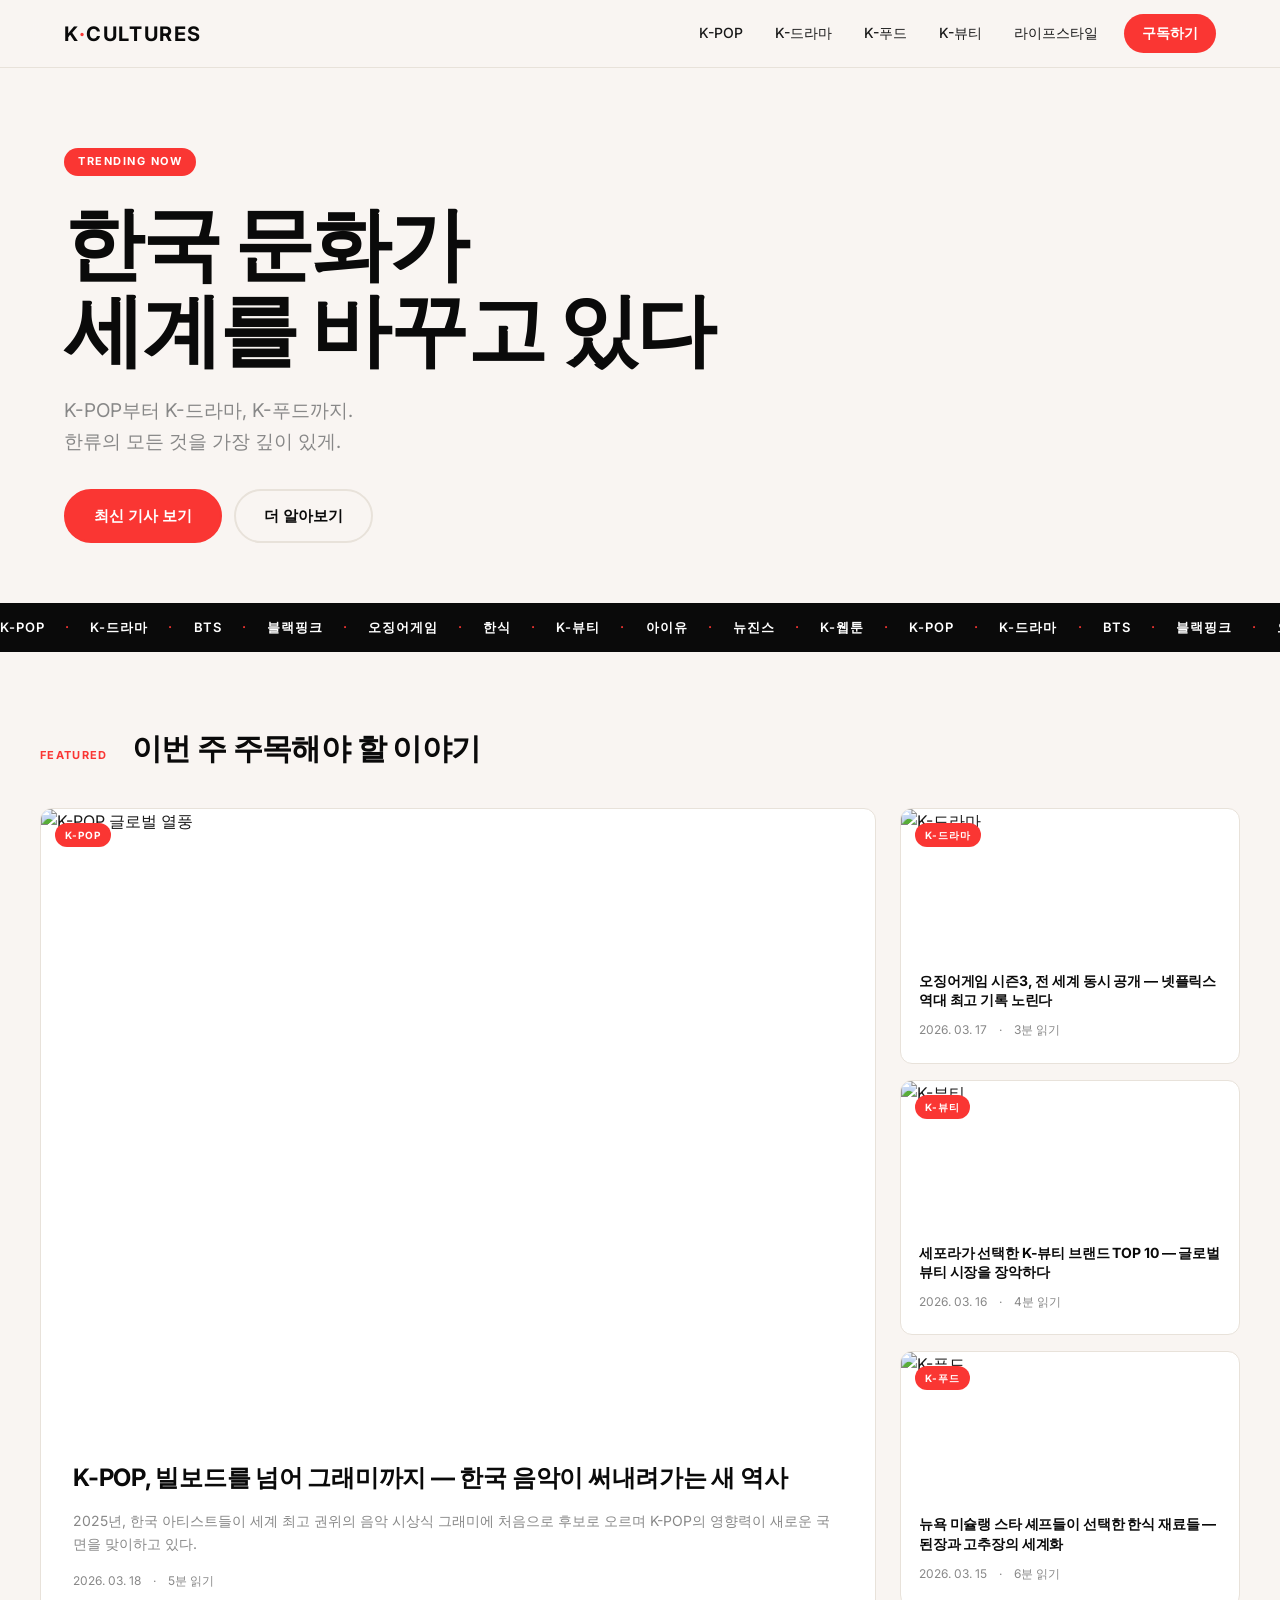
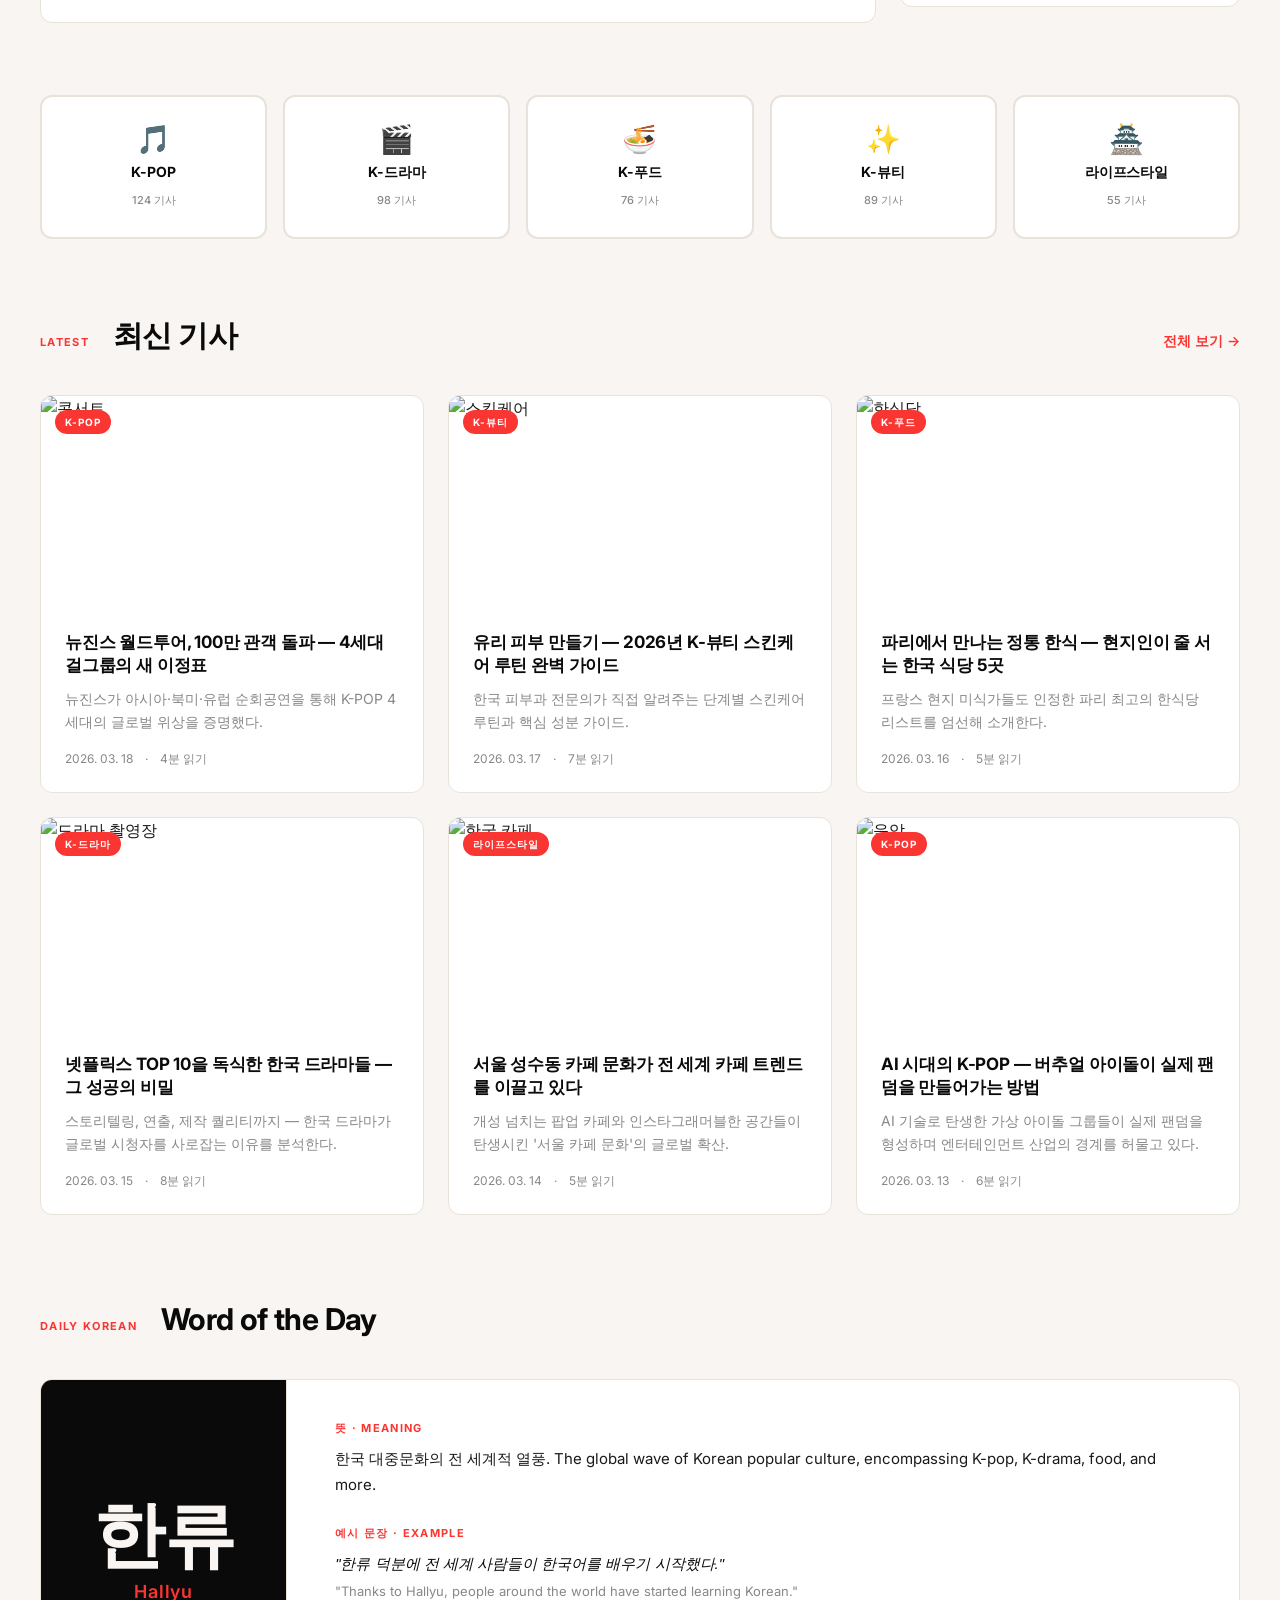
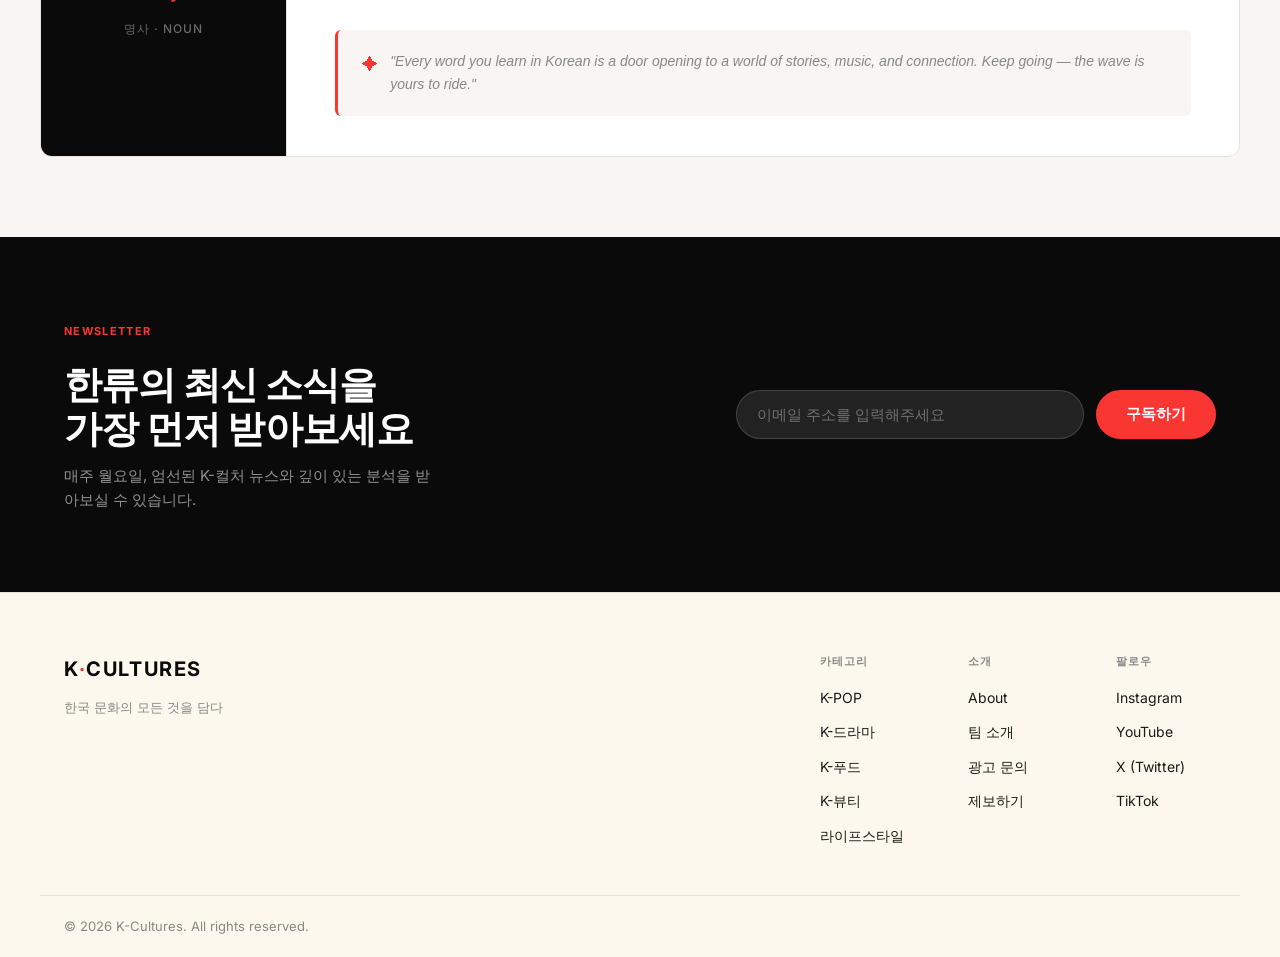
==== commit d3c07cf6: "Add Word of the Day section above Newsletter - Korean word card with large hangul display, romanizat" ====
--- a/index.html
+++ b/index.html
@@ -257,6 +257,36 @@
         </div>
     </section>
 
+    <!-- WORD OF THE DAY -->
+    <section class="wotd container">
+        <div class="section-header">
+            <span class="section-tag">DAILY KOREAN</span>
+            <h2 class="section-title">Word of the Day</h2>
+        </div>
+        <div class="wotd__card">
+            <div class="wotd__left">
+                <div class="wotd__word">한류</div>
+                <div class="wotd__romanization">Hallyu</div>
+                <div class="wotd__pos">명사 · Noun</div>
+            </div>
+            <div class="wotd__divider"></div>
+            <div class="wotd__right">
+                <div class="wotd__block">
+                    <span class="wotd__label">뜻 · Meaning</span>
+                    <p class="wotd__text">한국 대중문화의 전 세계적 열풍. The global wave of Korean popular culture, encompassing K-pop, K-drama, food, and more.</p>
+                </div>
+                <div class="wotd__block">
+                    <span class="wotd__label">예시 문장 · Example</span>
+                    <p class="wotd__text"><em>"한류 덕분에 전 세계 사람들이 한국어를 배우기 시작했다."</em><br><span class="wotd__translation">"Thanks to Hallyu, people around the world have started learning Korean."</span></p>
+                </div>
+                <div class="wotd__motivation">
+                    <span class="wotd__motivation-icon">✦</span>
+                    <p>"Every word you learn in Korean is a door opening to a world of stories, music, and connection. Keep going — the wave is yours to ride."</p>
+                </div>
+            </div>
+        </div>
+    </section>
+
     <!-- NEWSLETTER -->
     <section class="newsletter">
         <div class="newsletter__inner container">
--- a/style.css
+++ b/style.css
@@ -547,6 +547,133 @@
 }
 
 /* =============================================
+   WORD OF THE DAY
+   ============================================= */
+
+.wotd {
+    padding: 0 0 80px;
+}
+
+.wotd__card {
+    display: flex;
+    align-items: stretch;
+    gap: 0;
+    background: var(--white);
+    border: 1px solid var(--border);
+    border-radius: var(--radius);
+    overflow: hidden;
+}
+
+.wotd__left {
+    display: flex;
+    flex-direction: column;
+    justify-content: center;
+    align-items: center;
+    gap: 8px;
+    padding: 48px 52px;
+    background: var(--black);
+    text-align: center;
+    min-width: 240px;
+    flex-shrink: 0;
+}
+
+.wotd__word {
+    font-size: clamp(48px, 6vw, 72px);
+    font-weight: 700;
+    color: var(--bg);
+    letter-spacing: -0.02em;
+    line-height: 1;
+}
+
+.wotd__romanization {
+    font-size: 18px;
+    font-weight: 600;
+    color: var(--accent);
+    letter-spacing: 0.05em;
+}
+
+.wotd__pos {
+    font-size: 12px;
+    font-weight: 500;
+    color: rgba(249, 245, 242, 0.4);
+    letter-spacing: 0.08em;
+    text-transform: uppercase;
+    margin-top: 4px;
+}
+
+.wotd__divider {
+    width: 1px;
+    background: var(--border);
+    flex-shrink: 0;
+}
+
+.wotd__right {
+    flex: 1;
+    display: flex;
+    flex-direction: column;
+    gap: 28px;
+    padding: 40px 48px;
+}
+
+.wotd__block {
+    display: flex;
+    flex-direction: column;
+    gap: 8px;
+}
+
+.wotd__label {
+    font-size: 11px;
+    font-weight: 700;
+    letter-spacing: 0.12em;
+    text-transform: uppercase;
+    color: var(--accent);
+}
+
+.wotd__text {
+    font-size: 15px;
+    color: var(--text);
+    line-height: 1.7;
+}
+
+.wotd__text em {
+    font-style: italic;
+    color: var(--black);
+    font-weight: 500;
+}
+
+.wotd__translation {
+    font-size: 13px;
+    color: var(--text-muted);
+    display: block;
+    margin-top: 4px;
+}
+
+.wotd__motivation {
+    display: flex;
+    align-items: flex-start;
+    gap: 12px;
+    padding: 20px 24px;
+    background: var(--bg);
+    border-radius: var(--radius-sm);
+    border-left: 3px solid var(--accent);
+    margin-top: auto;
+}
+
+.wotd__motivation-icon {
+    color: var(--accent);
+    font-size: 16px;
+    flex-shrink: 0;
+    margin-top: 2px;
+}
+
+.wotd__motivation p {
+    font-size: 14px;
+    color: var(--text-muted);
+    line-height: 1.65;
+    font-style: italic;
+}
+
+/* =============================================
    NEWSLETTER
    ============================================= */
 
@@ -682,6 +809,28 @@
    ============================================= */
 
 @media (max-width: 1024px) {
+    .wotd__card {
+        flex-direction: column;
+    }
+
+    .wotd__left {
+        padding: 36px 32px;
+        min-width: unset;
+        flex-direction: row;
+        justify-content: flex-start;
+        gap: 20px;
+        align-items: baseline;
+    }
+
+    .wotd__divider {
+        width: 100%;
+        height: 1px;
+    }
+
+    .wotd__right {
+        padding: 32px;
+    }
+
     .featured__grid {
         grid-template-columns: 1fr;
     }
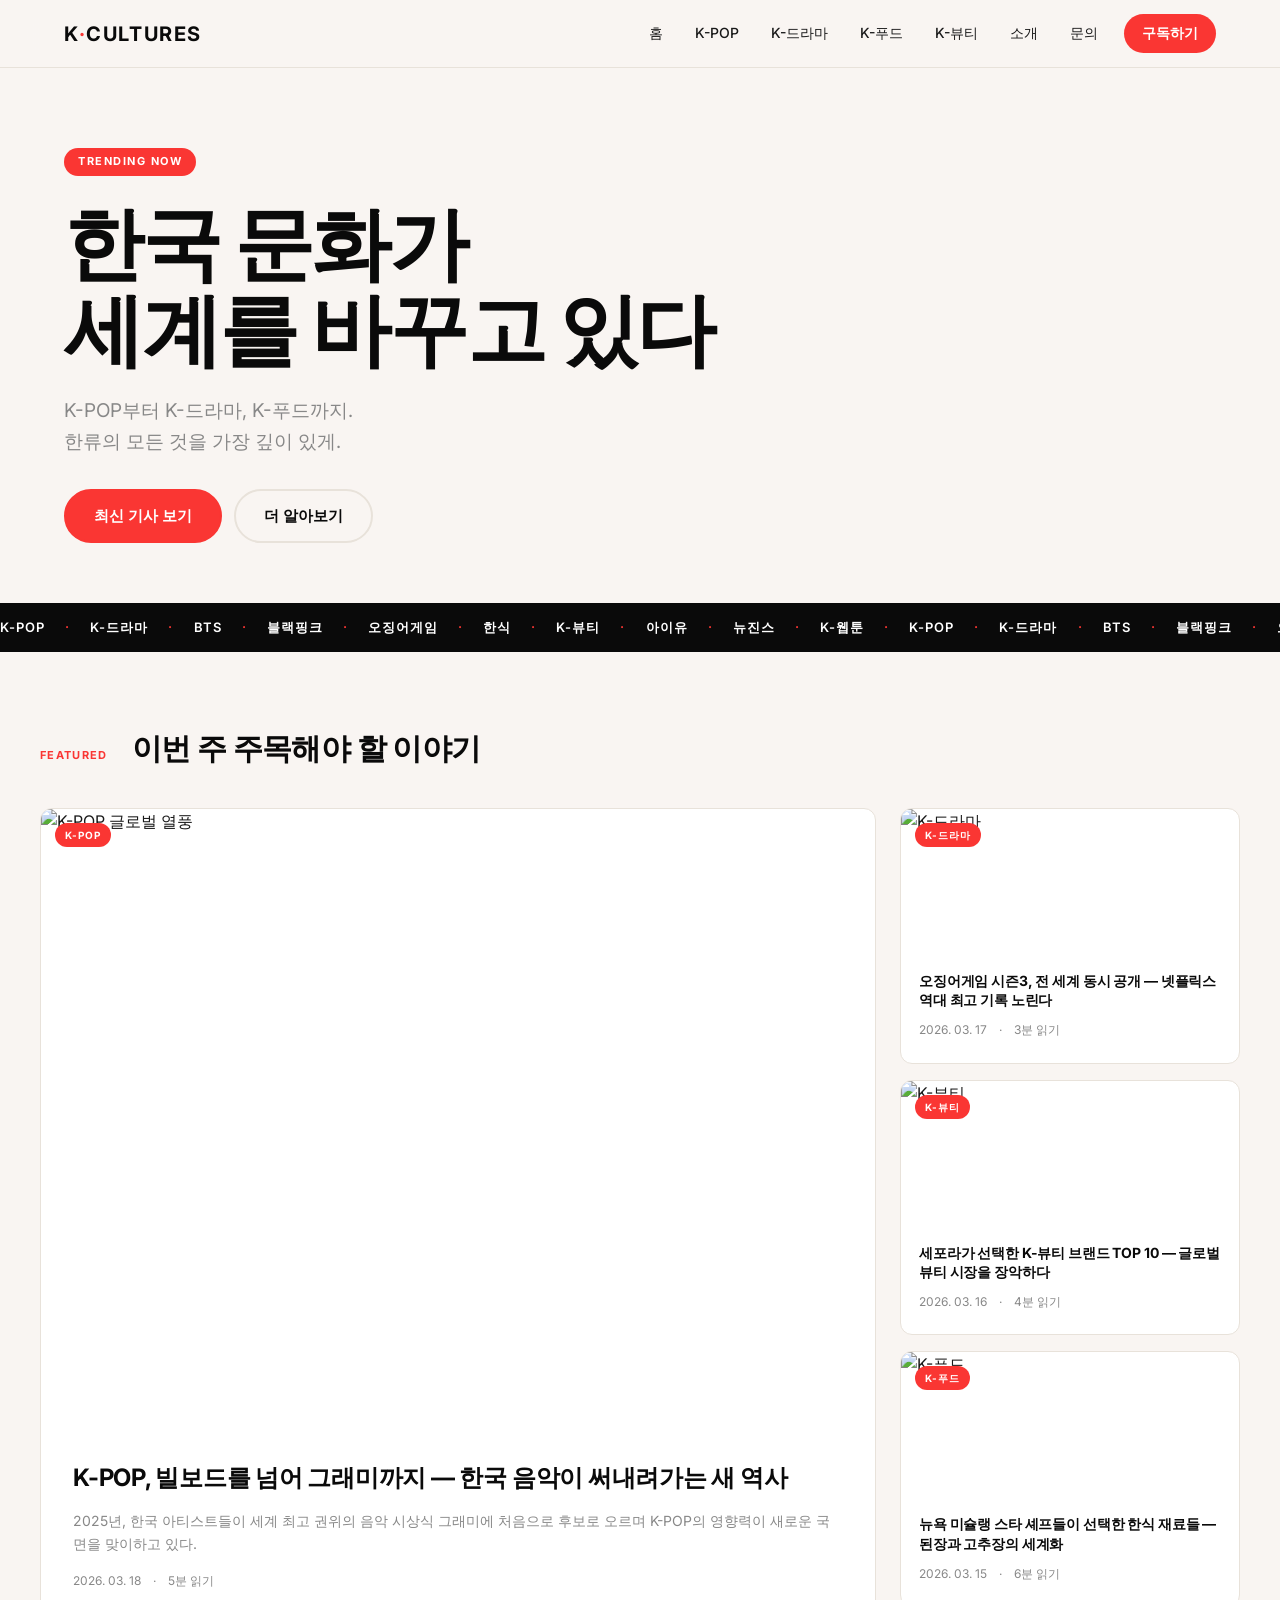
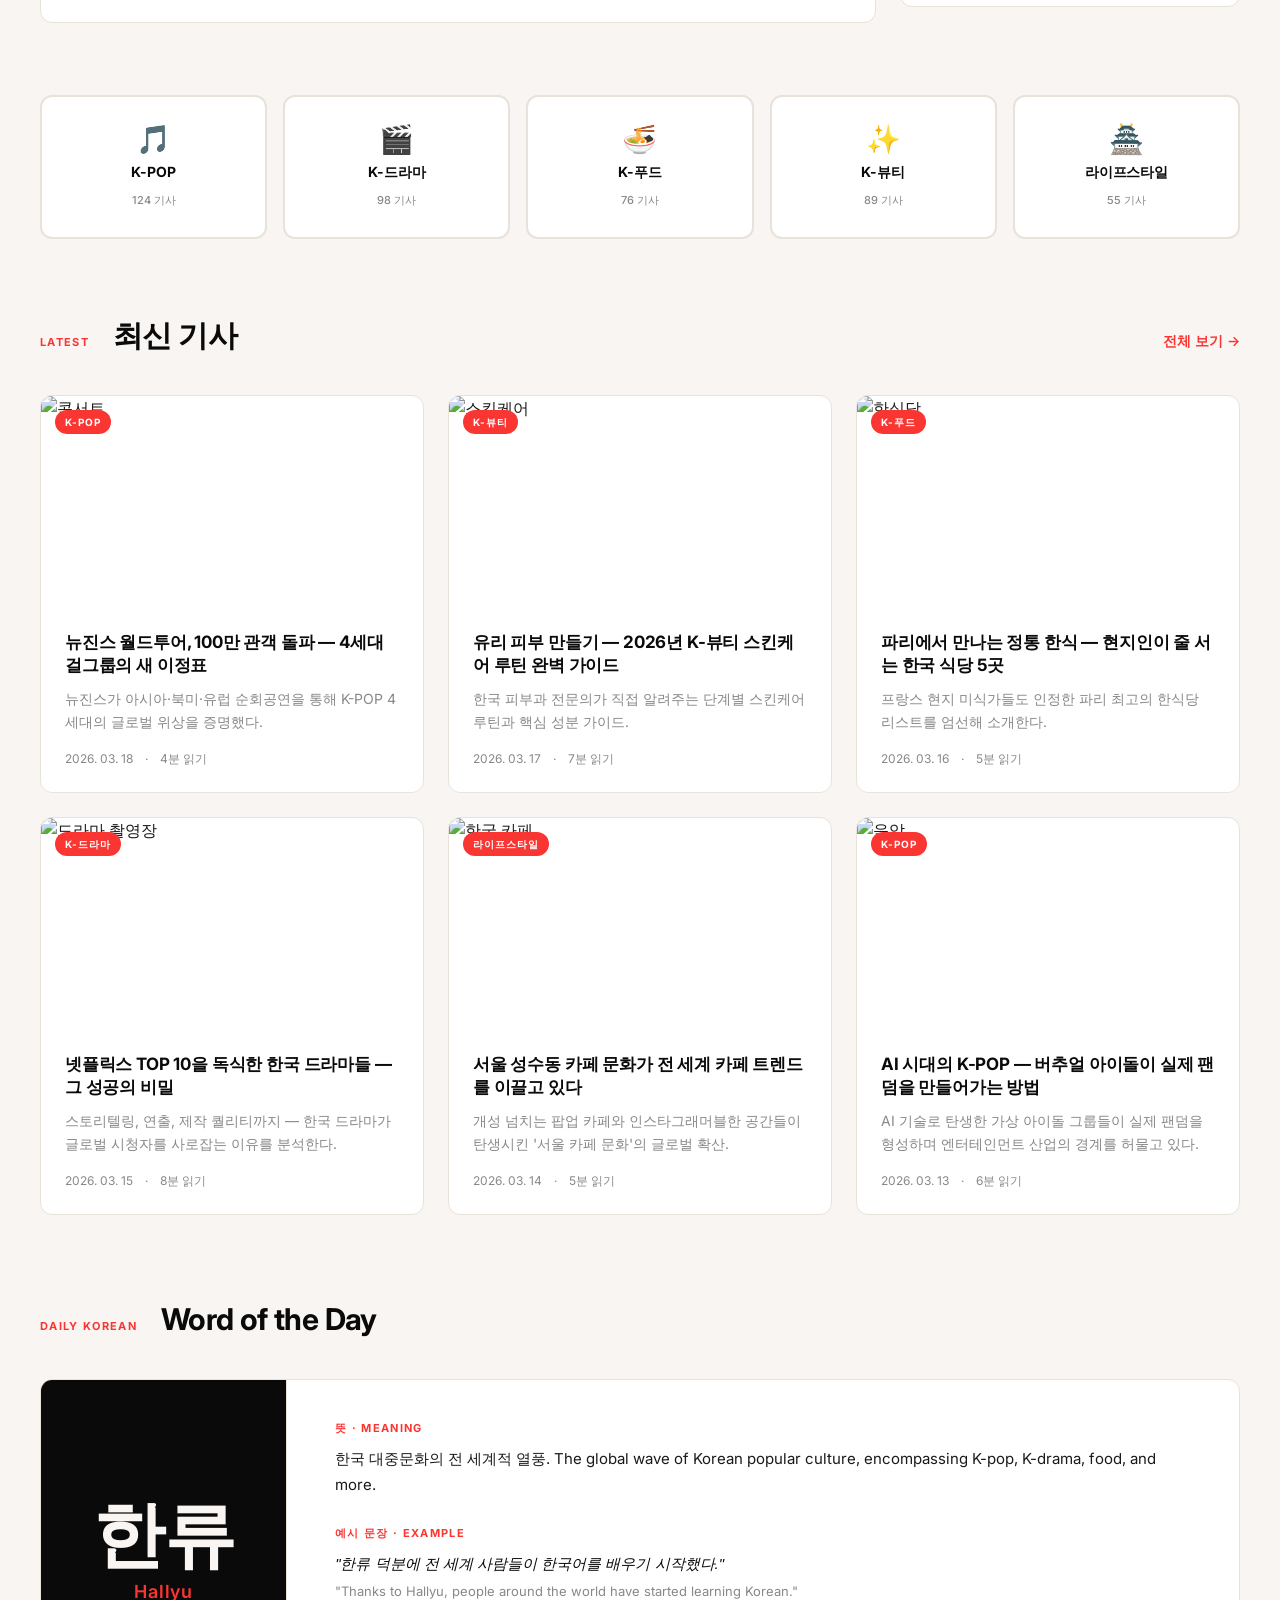
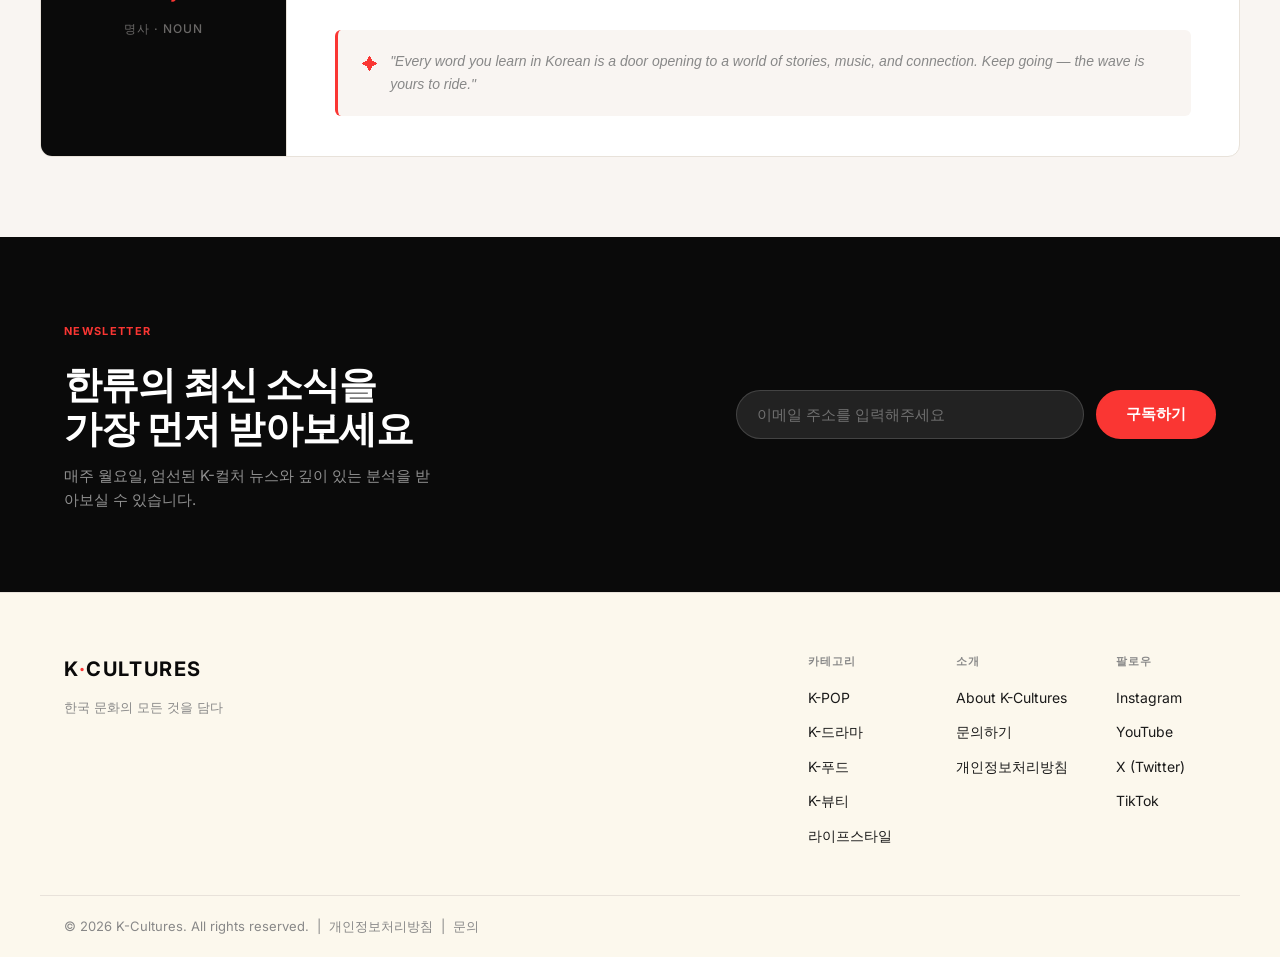
==== commit 3aaa3fb0: "Optimize site for Google AdSense approval - Add SEO meta tags (description, keywords, OG, canonical)" ====
--- a/index.html
+++ b/index.html
@@ -3,11 +3,21 @@
 <head>
     <meta charset="UTF-8">
     <meta name="viewport" content="width=device-width, initial-scale=1.0">
-    <title>K-Cultures — 한국 문화의 모든 것</title>
+    <title>K-Cultures — 한국 문화의 모든 것 | K-POP, K-드라마, K-뷰티, K-푸드</title>
+    <meta name="description" content="K-POP, K-드라마, K-뷰티, K-푸드까지. 한국 문화(한류)의 모든 것을 깊이 있게 다루는 K-Cultures에서 최신 트렌드와 심층 분석을 만나보세요.">
+    <meta name="keywords" content="K-POP, 케이팝, K-드라마, 한류, K-뷰티, K-푸드, 한국문화, Korean culture, Hallyu">
+    <meta name="author" content="K-Cultures 편집팀">
+    <meta property="og:title" content="K-Cultures — 한국 문화의 모든 것">
+    <meta property="og:description" content="K-POP, K-드라마, K-뷰티, K-푸드까지. 한류의 모든 것을 가장 깊이 있게.">
+    <meta property="og:type" content="website">
+    <meta property="og:url" content="https://lemardk.github.io/k-cultures/">
+    <link rel="canonical" href="https://lemardk.github.io/k-cultures/">
     <link rel="preconnect" href="https://fonts.googleapis.com">
     <link rel="preconnect" href="https://fonts.gstatic.com" crossorigin>
     <link href="https://fonts.googleapis.com/css2?family=Inter:wght@400;500;600;700&display=swap" rel="stylesheet">
     <link rel="stylesheet" href="style.css">
+    <script async src="https://pagead2.googlesyndication.com/pagead/js/adsbygoogle.js?client=ca-pub-3874906699242480"
+     crossorigin="anonymous"></script>
 </head>
 <body>
 
@@ -16,12 +26,14 @@
         <div class="header__inner">
             <a href="#" class="logo">K<span class="logo__accent">·</span>CULTURES</a>
             <nav class="nav" id="nav">
+                <a href="index.html" class="nav__link">홈</a>
                 <a href="#" class="nav__link">K-POP</a>
                 <a href="#" class="nav__link">K-드라마</a>
                 <a href="#" class="nav__link">K-푸드</a>
                 <a href="#" class="nav__link">K-뷰티</a>
-                <a href="#" class="nav__link">라이프스타일</a>
-                <a href="#" class="nav__cta">구독하기</a>
+                <a href="about.html" class="nav__link">소개</a>
+                <a href="contact.html" class="nav__link">문의</a>
+                <a href="#newsletter" class="nav__cta">구독하기</a>
             </nav>
             <button class="burger" id="burger" aria-label="메뉴 열기">
                 <span></span><span></span><span></span>
@@ -288,16 +300,16 @@
     </section>
 
     <!-- NEWSLETTER -->
-    <section class="newsletter">
+    <section class="newsletter" id="newsletter">
         <div class="newsletter__inner container">
             <div class="newsletter__text">
                 <span class="section-tag">NEWSLETTER</span>
                 <h2 class="newsletter__title">한류의 최신 소식을<br>가장 먼저 받아보세요</h2>
                 <p class="newsletter__desc">매주 월요일, 엄선된 K-컬처 뉴스와 깊이 있는 분석을 받아보실 수 있습니다.</p>
             </div>
-            <form class="newsletter__form" onsubmit="handleSubscribe(event)">
-                <input type="email" class="newsletter__input" placeholder="이메일 주소를 입력해주세요" required>
-                <button type="submit" class="btn btn--primary">구독하기</button>
+            <form class="newsletter__form" id="newsletterForm" onsubmit="handleSubscribe(event)">
+                <input type="email" name="email" class="newsletter__input" placeholder="이메일 주소를 입력해주세요" required>
+                <button type="submit" class="btn btn--primary" id="subscribeBtn">구독하기</button>
             </form>
         </div>
     </section>
@@ -320,10 +332,9 @@
                 </div>
                 <div class="footer__col">
                     <span class="footer__col-title">소개</span>
-                    <a href="#">About</a>
-                    <a href="#">팀 소개</a>
-                    <a href="#">광고 문의</a>
-                    <a href="#">제보하기</a>
+                    <a href="about.html">About K-Cultures</a>
+                    <a href="contact.html">문의하기</a>
+                    <a href="privacy.html">개인정보처리방침</a>
                 </div>
                 <div class="footer__col">
                     <span class="footer__col-title">팔로우</span>
@@ -335,7 +346,7 @@
             </nav>
         </div>
         <div class="footer__bottom container">
-            <p>&copy; 2026 K-Cultures. All rights reserved.</p>
+            <p>&copy; 2026 K-Cultures. All rights reserved. &nbsp;|&nbsp; <a href="privacy.html">개인정보처리방침</a> &nbsp;|&nbsp; <a href="contact.html">문의</a></p>
         </div>
     </footer>
 
--- a/style.css
+++ b/style.css
@@ -741,6 +741,268 @@
 }
 
 /* =============================================
+   INNER PAGES (About / Contact / Privacy)
+   ============================================= */
+
+.page-main {
+    margin-top: var(--header-h);
+    padding-bottom: 80px;
+}
+
+.page-hero {
+    padding: 64px 0 48px;
+    border-bottom: 1px solid var(--border);
+    margin-bottom: 64px;
+}
+
+.page-title {
+    font-size: clamp(32px, 5vw, 56px);
+    font-weight: 700;
+    letter-spacing: -0.03em;
+    color: var(--black);
+    line-height: 1.1;
+    margin: 12px 0 16px;
+}
+
+.page-sub {
+    font-size: 17px;
+    color: var(--text-muted);
+    max-width: 540px;
+    line-height: 1.65;
+}
+
+/* About */
+.about-grid {
+    display: grid;
+    grid-template-columns: 1fr 280px;
+    gap: 60px;
+    align-items: start;
+}
+
+.about-content h2 {
+    font-size: 22px;
+    font-weight: 700;
+    color: var(--black);
+    letter-spacing: -0.01em;
+    margin: 40px 0 14px;
+}
+
+.about-content h2:first-child { margin-top: 0; }
+
+.about-content p {
+    font-size: 16px;
+    color: var(--text);
+    line-height: 1.8;
+    margin-bottom: 16px;
+}
+
+.about-list {
+    padding-left: 20px;
+    margin-bottom: 16px;
+}
+
+.about-list li {
+    font-size: 15px;
+    color: var(--text);
+    line-height: 1.75;
+    margin-bottom: 8px;
+}
+
+.about-sidebar {
+    display: flex;
+    flex-direction: column;
+    gap: 16px;
+    position: sticky;
+    top: calc(var(--header-h) + 24px);
+}
+
+.stat-card {
+    background: var(--white);
+    border: 1px solid var(--border);
+    border-radius: var(--radius);
+    padding: 24px;
+    text-align: center;
+}
+
+.stat-number {
+    display: block;
+    font-size: 36px;
+    font-weight: 700;
+    color: var(--accent);
+    letter-spacing: -0.02em;
+}
+
+.stat-label {
+    display: block;
+    font-size: 13px;
+    color: var(--text-muted);
+    margin-top: 4px;
+    font-weight: 500;
+}
+
+.about-contact-box {
+    background: var(--black);
+    border-radius: var(--radius);
+    padding: 28px 24px;
+    color: var(--bg);
+}
+
+.about-contact-box h3 {
+    font-size: 17px;
+    font-weight: 700;
+    color: var(--bg);
+    margin-bottom: 10px;
+}
+
+.about-contact-box p {
+    font-size: 14px;
+    color: rgba(249,245,242,0.6);
+    line-height: 1.6;
+}
+
+/* Contact */
+.contact-grid {
+    display: grid;
+    grid-template-columns: 1fr 1.4fr;
+    gap: 60px;
+    align-items: start;
+}
+
+.contact-info {
+    display: flex;
+    flex-direction: column;
+    gap: 28px;
+}
+
+.contact-item {
+    display: flex;
+    gap: 16px;
+    align-items: flex-start;
+}
+
+.contact-icon {
+    font-size: 22px;
+    flex-shrink: 0;
+    margin-top: 2px;
+}
+
+.contact-item strong {
+    display: block;
+    font-size: 15px;
+    font-weight: 700;
+    color: var(--black);
+    margin-bottom: 4px;
+}
+
+.contact-item p {
+    font-size: 14px;
+    color: var(--text-muted);
+    line-height: 1.65;
+}
+
+.contact-form {
+    background: var(--white);
+    border: 1px solid var(--border);
+    border-radius: var(--radius);
+    padding: 36px;
+    display: flex;
+    flex-direction: column;
+    gap: 20px;
+}
+
+.form-group {
+    display: flex;
+    flex-direction: column;
+    gap: 6px;
+}
+
+.form-group label {
+    font-size: 13px;
+    font-weight: 600;
+    color: var(--black);
+    letter-spacing: 0.01em;
+}
+
+.form-group input,
+.form-group select,
+.form-group textarea {
+    font-family: var(--font);
+    font-size: 15px;
+    padding: 12px 16px;
+    background: var(--bg);
+    border: 1px solid var(--border);
+    border-radius: var(--radius-sm);
+    color: var(--text);
+    outline: none;
+    transition: border-color var(--transition);
+    resize: vertical;
+}
+
+.form-group input:focus,
+.form-group select:focus,
+.form-group textarea:focus {
+    border-color: var(--accent);
+}
+
+/* Privacy */
+.privacy-section { max-width: 760px; }
+
+.prose h2 {
+    font-size: 20px;
+    font-weight: 700;
+    color: var(--black);
+    margin: 40px 0 12px;
+    letter-spacing: -0.01em;
+}
+
+.prose p {
+    font-size: 15px;
+    color: var(--text);
+    line-height: 1.85;
+    margin-bottom: 14px;
+}
+
+.prose ul {
+    padding-left: 20px;
+    margin-bottom: 14px;
+}
+
+.prose ul li {
+    font-size: 15px;
+    color: var(--text);
+    line-height: 1.8;
+    margin-bottom: 6px;
+}
+
+.prose a {
+    color: var(--accent);
+    text-decoration: underline;
+}
+
+.privacy-updated {
+    margin-top: 48px;
+    padding: 20px 24px;
+    background: var(--bg-alt);
+    border-radius: var(--radius-sm);
+    border-left: 3px solid var(--accent);
+}
+
+.privacy-updated p {
+    margin: 0;
+    font-size: 14px;
+}
+
+/* Footer bottom links */
+.footer__bottom a {
+    color: var(--text-muted);
+    transition: color var(--transition);
+}
+
+.footer__bottom a:hover {
+    color: var(--accent);
+}
+
+/* =============================================
    FOOTER
    ============================================= */
 
@@ -872,6 +1134,19 @@
 }
 
 @media (max-width: 768px) {
+    .about-grid,
+    .contact-grid {
+        grid-template-columns: 1fr;
+    }
+
+    .about-sidebar {
+        position: static;
+    }
+
+    .contact-form {
+        padding: 24px;
+    }
+
     .nav {
         display: none;
         position: fixed;
